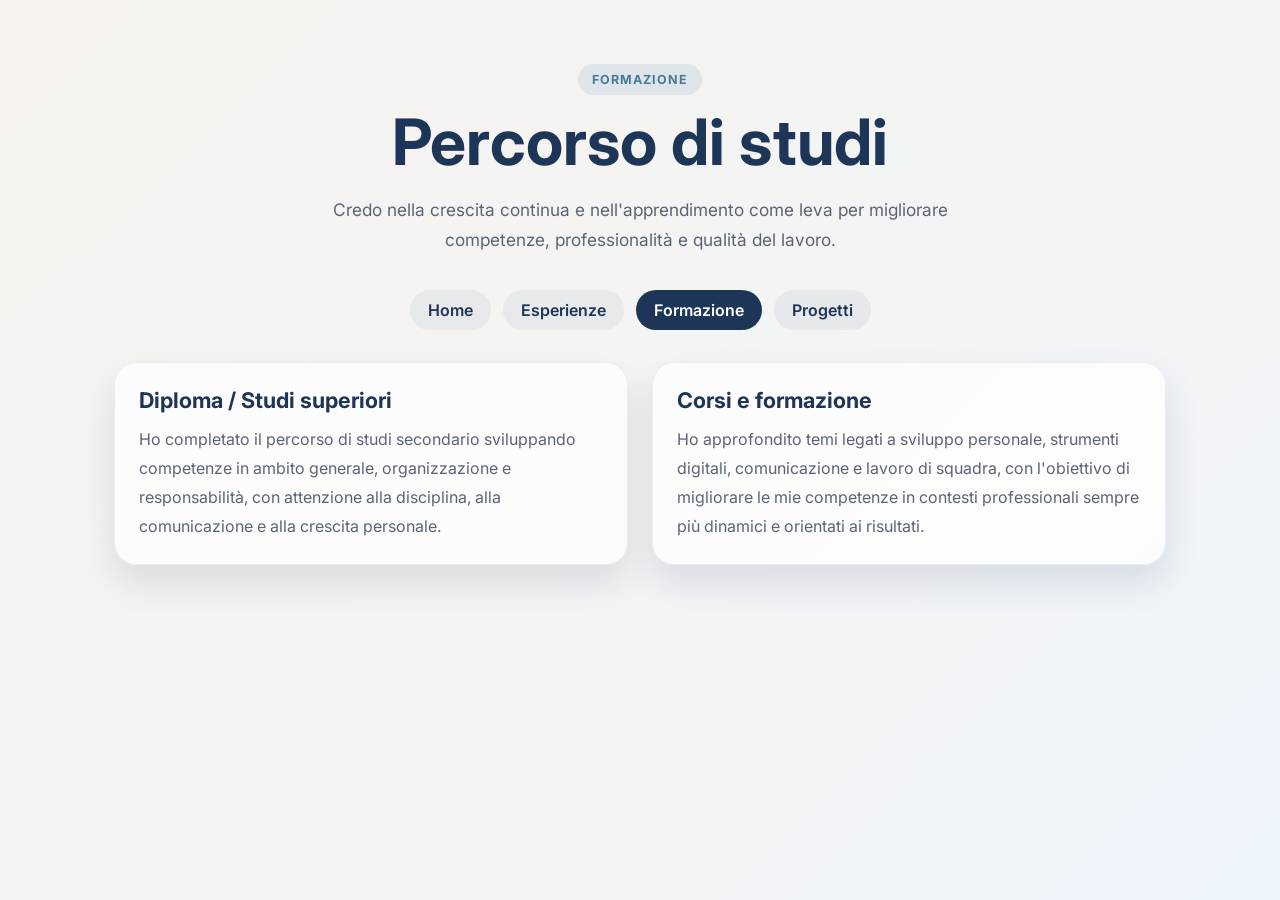
==== education.html @ 5bb1c6d9 "Add files via upload" ====
<!DOCTYPE html>
<html lang="it">
  <head>
    <meta charset="UTF-8" />
    <meta name="viewport" content="width=device-width, initial-scale=1.0" />
    <title>Formazione | Michele Moltrasio</title>
    <link rel="preconnect" href="https://fonts.googleapis.com" />
    <link rel="preconnect" href="https://fonts.gstatic.com" crossorigin />
    <link href="https://fonts.googleapis.com/css2?family=Inter:wght@400;500;600;700;800&display=swap" rel="stylesheet" />
    <link rel="stylesheet" href="css/style.css" />
  </head>
  <body>
    <main class="page-shell">
      <header class="hero">
        <p class="eyebrow">Formazione</p>
        <h1>Percorso di studi</h1>
        <p class="subtitle">
          Credo nella crescita continua e nell'apprendimento come leva per migliorare competenze, professionalità e qualità del lavoro.
        </p>
      </header>

      <nav class="top-nav" aria-label="Navigazione principale">
        <a href="index.html" class="nav-link">Home</a>
        <a href="experience.html" class="nav-link">Esperienze</a>
        <a href="education.html" class="nav-link active">Formazione</a>
        <a href="projects.html" class="nav-link">Progetti</a>
      </nav>

      <section class="edu-grid" aria-label="Formazione">
        <article class="edu-card">
          <h2>Diploma / Studi superiori</h2>
          <p>
            Ho completato il percorso di studi secondario sviluppando competenze in ambito generale,
            organizzazione e responsabilità, con attenzione alla disciplina, alla comunicazione e alla crescita personale.
          </p>
        </article>

        <article class="edu-card">
          <h2>Corsi e formazione</h2>
          <p>
            Ho approfondito temi legati a sviluppo personale, strumenti digitali, comunicazione e lavoro di squadra,
            con l'obiettivo di migliorare le mie competenze in contesti professionali sempre più dinamici e orientati ai risultati.
          </p>
        </article>
      </section>
    </main>
  </body>
</html>
---- css/style.css ----
:root {
  --bg: #f4efe8;
  --panel: #fffdfb;
  --primary: #1d3557;
  --primary-soft: #457b9d;
  --accent: #f4a261;
  --text: #1f2937;
  --muted: #5b6475;
  --shadow: rgba(29, 53, 87, 0.12);
}

* {
  box-sizing: border-box;
}

body {
  margin: 0;
  min-height: 100vh;
  font-family: "Inter", sans-serif;
  background: linear-gradient(135deg, #f8f3ee 0%, #eef5fb 100%);
  color: var(--text);
}

.page-shell {
  max-width: 1100px;
  margin: 0 auto;
  padding: 64px 24px;
}

.site-footer {
  padding: 20px 24px;
  border-top: 1px solid rgba(29, 53, 87, 0.1);
  color: var(--muted);
  text-align: center;
  font-size: 0.9rem;
}

.site-footer p {
  margin: 0;
}

.hero {
  text-align: center;
  margin-bottom: 36px;
}

.top-nav {
  display: flex;
  justify-content: center;
  gap: 12px;
  margin: 0 auto 28px;
  flex-wrap: wrap;
}

.nav-link {
  display: inline-flex;
  align-items: center;
  justify-content: center;
  padding: 10px 18px;
  border-radius: 999px;
  background: rgba(29, 53, 87, 0.06);
  color: var(--primary);
  text-decoration: none;
  font-weight: 600;
  transition: all 0.2s ease;
}

.nav-link:hover,
.nav-link.active {
  background: var(--primary);
  color: #fff;
}

.eyebrow {
  display: inline-block;
  margin: 0 0 12px;
  padding: 8px 14px;
  border-radius: 999px;
  background: rgba(69, 123, 157, 0.12);
  color: var(--primary-soft);
  font-size: 0.78rem;
  font-weight: 700;
  letter-spacing: 0.08em;
  text-transform: uppercase;
}

h1 {
  margin: 0;
  font-size: clamp(2.5rem, 5vw, 4rem);
  line-height: 1.1;
  color: var(--primary);
}

.subtitle {
  max-width: 700px;
  margin: 18px auto 0;
  font-size: 1.08rem;
  line-height: 1.7;
  color: var(--muted);
}

.info-strip {
  display: grid;
  grid-template-columns: repeat(3, minmax(180px, 1fr));
  gap: 18px;
  margin: 0 auto 30px;
  padding: 20px 24px;
  border: 1px solid rgba(29, 53, 87, 0.08);
  border-radius: 18px;
  background: rgba(255, 255, 255, 0.7);
  box-shadow: 0 12px 28px rgba(29, 53, 87, 0.08);
  font-size: 0.96rem;
}

.info-strip strong {
  color: var(--primary);
}

.grid {
  display: grid;
  grid-template-columns: repeat(2, minmax(260px, 1fr));
  gap: 24px;
}

.card {
  background: rgba(255, 255, 255, 0.7);
  border: 1px solid rgba(29, 53, 87, 0.08);
  border-radius: 22px;
  padding: 28px 24px;
  box-shadow: 0 18px 35px var(--shadow);
  backdrop-filter: blur(2px);
  transition: transform 0.25s ease, box-shadow 0.25s ease;
}

.card:hover {
  transform: translateY(-4px);
  box-shadow: 0 22px 40px rgba(29, 53, 87, 0.14);
}

.card-accent {
  background: linear-gradient(135deg, #1d3557 0%, #457b9d 100%);
  color: #ffffff;
}

.card-accent p,
.card-accent .icon {
  color: #f6fbff;
}

.icon {
  display: inline-flex;
  align-items: center;
  justify-content: center;
  width: 52px;
  height: 52px;
  margin-bottom: 16px;
  border-radius: 14px;
  background: rgba(244, 162, 97, 0.18);
  font-size: 1.6rem;
}

.card h2 {
  margin: 0 0 14px;
  font-size: 1.45rem;
  line-height: 1.3;
}

.card p {
  margin: 0;
  font-size: 1rem;
  line-height: 1.8;
  color: var(--muted);
}

.card-accent p {
  color: rgba(255, 255, 255, 0.9);
}

.tags {
  display: flex;
  flex-wrap: wrap;
  gap: 10px;
}

.tags span {
  display: inline-flex;
  align-items: center;
  padding: 8px 12px;
  border-radius: 999px;
  background: rgba(69, 123, 157, 0.12);
  color: var(--primary);
  font-size: 0.8rem;
  font-weight: 600;
}

.bottom-panel {
  display: grid;
  grid-template-columns: repeat(2, minmax(220px, 1fr));
  gap: 24px;
  margin-top: 28px;
}

.about-block {
  padding: 28px 24px;
  border-radius: 22px;
  background: rgba(255, 255, 255, 0.7);
  border: 1px solid rgba(29, 53, 87, 0.08);
  box-shadow: 0 18px 35px var(--shadow);
}

.about-block h2 {
  margin-top: 0;
  margin-bottom: 12px;
  color: var(--primary);
  font-size: 1.4rem;
}

.about-block p {
  margin: 0;
  line-height: 1.8;
  color: var(--muted);
}

.timeline {
  position: relative;
  max-width: 900px;
  margin: 32px auto 0;
  padding-left: 20px;
}

.timeline::before {
  content: "";
  position: absolute;
  left: 12px;
  top: 0;
  bottom: 0;
  width: 2px;
  background: rgba(69, 123, 157, 0.25);
}

.timeline-item {
  position: relative;
  margin-bottom: 28px;
  padding-left: 42px;
}

.timeline-dot {
  position: absolute;
  left: 0;
  top: 10px;
  width: 24px;
  height: 24px;
  border-radius: 50%;
  background: linear-gradient(135deg, #1d3557 0%, #457b9d 100%);
  border: 4px solid #f2f7fb;
  box-shadow: 0 0 0 6px rgba(69, 123, 157, 0.12);
}

.timeline-content {
  background: rgba(255, 255, 255, 0.75);
  border: 1px solid rgba(29, 53, 87, 0.08);
  border-radius: 20px;
  padding: 22px 24px;
  box-shadow: 0 18px 35px var(--shadow);
}

.timeline-content h2 {
  margin: 8px 0 12px;
  color: var(--primary);
  font-size: 1.35rem;
}

.timeline-content p {
  margin: 0;
  line-height: 1.8;
  color: var(--muted);
}

.year {
  display: inline-block;
  padding: 6px 10px;
  border-radius: 999px;
  background: rgba(69, 123, 157, 0.12);
  color: var(--primary-soft);
  font-size: 0.78rem;
  font-weight: 700;
  letter-spacing: 0.04em;
}

.edu-grid,
.project-grid {
  display: grid;
  grid-template-columns: repeat(2, minmax(240px, 1fr));
  gap: 24px;
  margin-top: 32px;
}

.edu-card,
.project-card {
  background: rgba(255, 255, 255, 0.75);
  border: 1px solid rgba(29, 53, 87, 0.08);
  border-radius: 22px;
  padding: 24px;
  box-shadow: 0 18px 35px var(--shadow);
}

.edu-card h2,
.project-card h2 {
  margin: 0 0 12px;
  color: var(--primary);
  font-size: 1.35rem;
}

.edu-card p,
.project-card p {
  margin: 0;
  line-height: 1.8;
  color: var(--muted);
}

.project-tags {
  display: flex;
  flex-wrap: wrap;
  gap: 8px;
  margin-top: 16px;
}

.project-tags span {
  display: inline-flex;
  align-items: center;
  padding: 8px 12px;
  border-radius: 999px;
  background: rgba(69, 123, 157, 0.12);
  color: var(--primary);
  font-size: 0.72rem;
  font-weight: 700;
}

@media (max-width: 760px) {
  .grid,
  .info-strip,
  .bottom-panel,
  .edu-grid,
  .project-grid {
    grid-template-columns: 1fr;
  }

  .page-shell {
    padding-top: 48px;
    padding-bottom: 48px;
  }
}
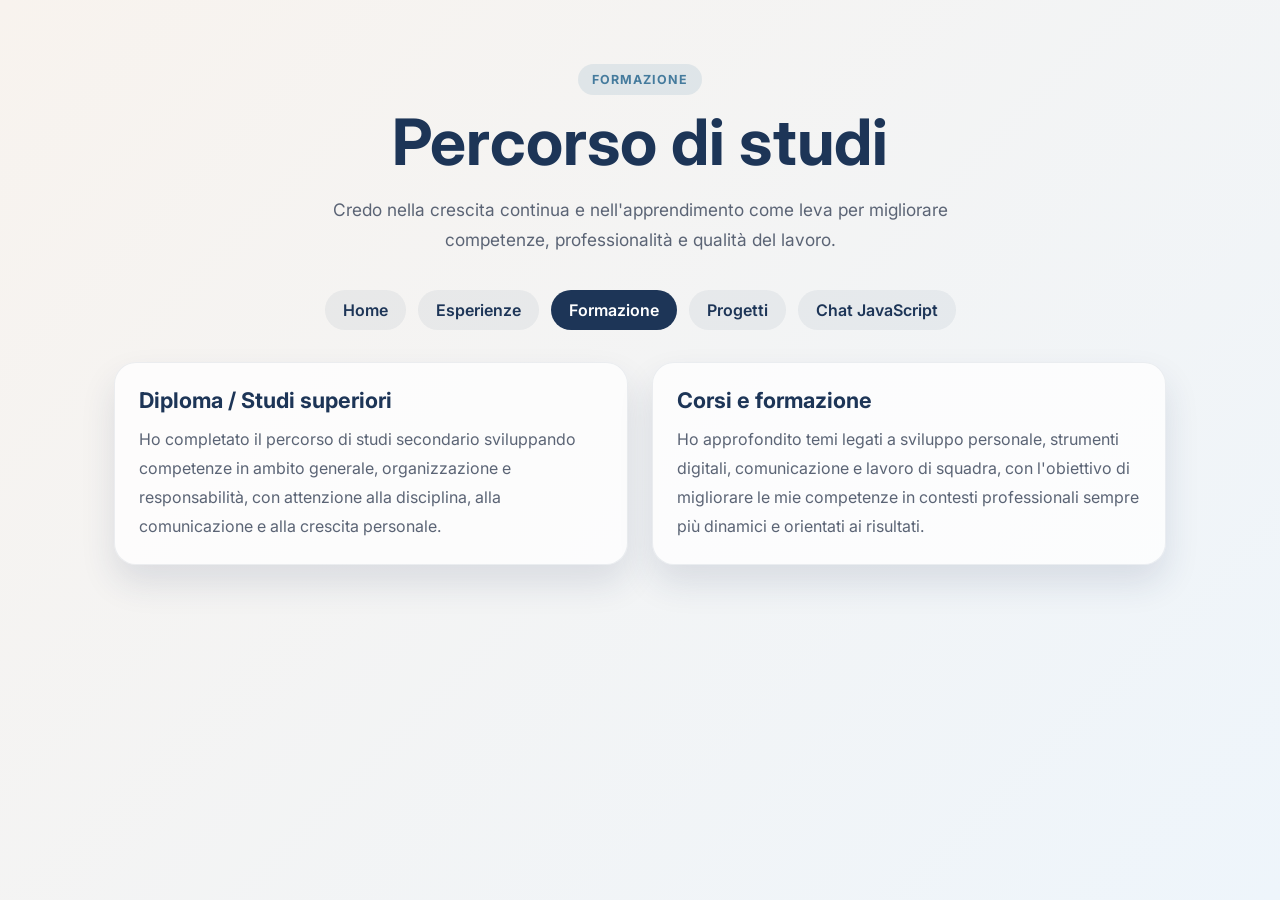
==== commit 63671d53: "Add JavaScript learning chat page Co-authored-by: paracelso95 <305525436+paracelso95@users.noreply.g" ====
--- a/education.html
+++ b/education.html
@@ -24,6 +24,7 @@
         <a href="experience.html" class="nav-link">Esperienze</a>
         <a href="education.html" class="nav-link active">Formazione</a>
         <a href="projects.html" class="nav-link">Progetti</a>
+        <a href="chat.html" class="nav-link">Chat JavaScript</a>
       </nav>
 
       <section class="edu-grid" aria-label="Formazione">
--- a/css/style.css
+++ b/css/style.css
@@ -336,6 +336,103 @@
   font-weight: 700;
 }
 
+.chat-panel {
+  max-width: 760px;
+  margin: 0 auto;
+  padding: 28px;
+  border: 1px solid rgba(29, 53, 87, 0.08);
+  border-radius: 22px;
+  background: rgba(255, 255, 255, 0.75);
+  box-shadow: 0 18px 35px var(--shadow);
+}
+
+.chat-intro h2 {
+  margin: 0 0 8px;
+  color: var(--primary);
+}
+
+.chat-intro p {
+  margin: 0;
+  line-height: 1.6;
+  color: var(--muted);
+}
+
+.chat-messages {
+  display: flex;
+  flex-direction: column;
+  gap: 12px;
+  height: 360px;
+  margin: 22px 0;
+  padding: 18px;
+  overflow-y: auto;
+  border-radius: 16px;
+  background: rgba(69, 123, 157, 0.08);
+}
+
+.chat-message {
+  max-width: 85%;
+  margin: 0;
+  padding: 12px 16px;
+  border-radius: 16px;
+  line-height: 1.6;
+  overflow-wrap: anywhere;
+}
+
+.bot-message {
+  align-self: flex-start;
+  border: 1px solid rgba(29, 53, 87, 0.08);
+  background: #fffdfb;
+}
+
+.user-message {
+  align-self: flex-end;
+  background: var(--primary);
+  color: #fff;
+}
+
+.chat-form {
+  display: flex;
+  gap: 12px;
+}
+
+.chat-form input {
+  min-width: 0;
+  flex: 1;
+  padding: 12px 16px;
+  border: 1px solid rgba(29, 53, 87, 0.2);
+  border-radius: 999px;
+  font: inherit;
+}
+
+.chat-form input:focus-visible,
+.chat-form button:focus-visible {
+  outline: 3px solid var(--accent);
+  outline-offset: 3px;
+}
+
+.chat-form button {
+  padding: 12px 22px;
+  border: 0;
+  border-radius: 999px;
+  background: var(--primary);
+  color: #fff;
+  font: inherit;
+  font-weight: 600;
+  cursor: pointer;
+}
+
+.visually-hidden {
+  position: absolute;
+  width: 1px;
+  height: 1px;
+  padding: 0;
+  margin: -1px;
+  overflow: hidden;
+  clip: rect(0, 0, 0, 0);
+  white-space: nowrap;
+  border: 0;
+}
+
 @media (max-width: 760px) {
   .grid,
   .info-strip,
@@ -350,3 +447,23 @@
     padding-bottom: 48px;
   }
 }
+
+@media (max-width: 520px) {
+  .chat-panel {
+    padding: 20px 16px;
+  }
+
+  .chat-messages {
+    height: 320px;
+    padding: 12px;
+  }
+
+  .chat-message {
+    max-width: 95%;
+  }
+
+  .chat-form {
+    align-items: stretch;
+    flex-direction: column;
+  }
+}
